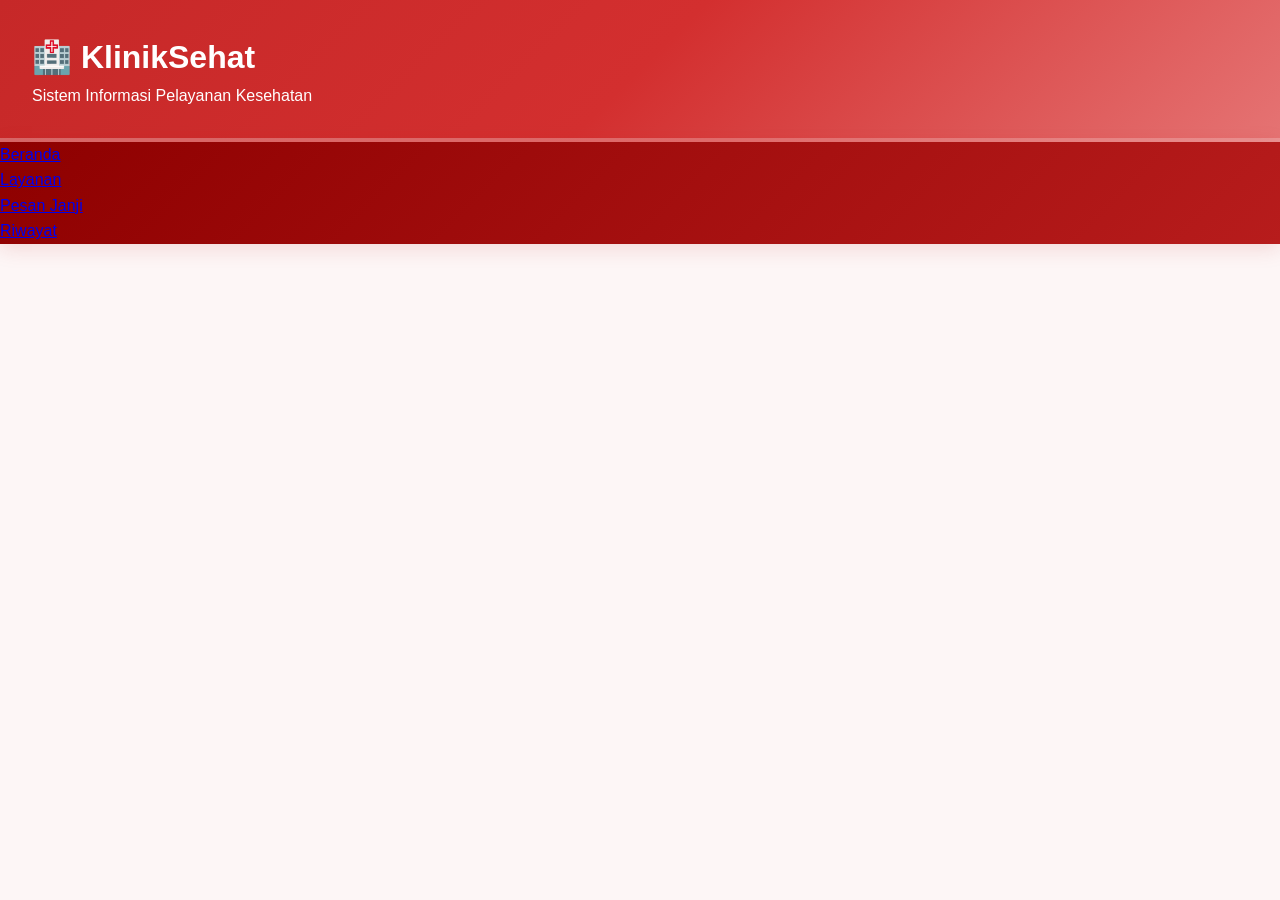
==== layanan.html @ b9c6c229 "first commit" ====
<!DOCTYPE html>
<html lang="id">
<head>
    <meta charset="UTF-8">
    <meta name="viewport" content="width=device-width, initial-scale=1.0">
    <title>KlinikSehat - Layanan</title>
    <link rel="stylesheet" href="css/style.css">
</head>
<body>

    <!-- ===================== HEADER ===================== -->
    <header>
        <h1>🏥 KlinikSehat</h1>
        <p>Sistem Informasi Pelayanan Kesehatan</p>
    </header>
    <!-- ===================== NAVIGASI ===================== -->
    <nav>
        <ul>
            <li><a href="index.html">Beranda</a></li>
            <li><a href="layanan.html" class="active">Layanan</a></li>
            <li><a href="pesanan.html">Pesan Janji</a></li>
            <li><a href="riwayat.html">Riwayat</a></li>
        </ul>
    </nav>
    <!-- ===================== KONTEN UTAMA ===================== -->
    <main>

</body>
</html>
---- css/style.css ----
/* ============================
   RESET & BASE STYLES
   ============================ */
* {
    margin: 0;
    padding: 0;
    box-sizing: border-box;
}

body {
    font-family: 'Segoe UI', Tahoma, Geneva, Verdana, sans-serif;
    background: #fdf6f6;
    color: #2d2d2d;
    line-height: 1.6;
    min-height: 100vh;
    position: relative;
}


/* ============================
   HEADER - SOFT RED
   ============================ */
header {
    background: linear-gradient(135deg, #c62828, #d32f2f, #e57373);
    color: white;
    padding: 2rem 2rem 1.8rem;
    text-align: left;
    position: relative;
    overflow: hidden;
    border-bottom: 4px solid rgba(255, 255, 255, 0.3);
}


/* ============================
   NAVIGASI - SOFT RED
   ============================ */
nav {
    background: linear-gradient(135deg, #8e0000, #b71c1c);
    padding: 0;
    position: sticky;
    top: 0;
    z-index: 100;
    box-shadow: 0 4px 20px rgba(183, 28, 28, 0.15);
}
/* ============================
   MAIN CONTENT
   ============================ */
main {
    max-width: 1200px;
    margin: 2rem auto;
    padding: 0 1.5rem;
}

/* ============================
   HERO SECTION - SOFT RED
   ============================ */
.hero {
    background: linear-gradient(135deg, #c62828, #d32f2f, #e57373);
    color: white;
    text-align: center;
    padding: 4rem 3rem;
    border-radius: 16px;
    border: none;
    position: relative;
    overflow: hidden;
}
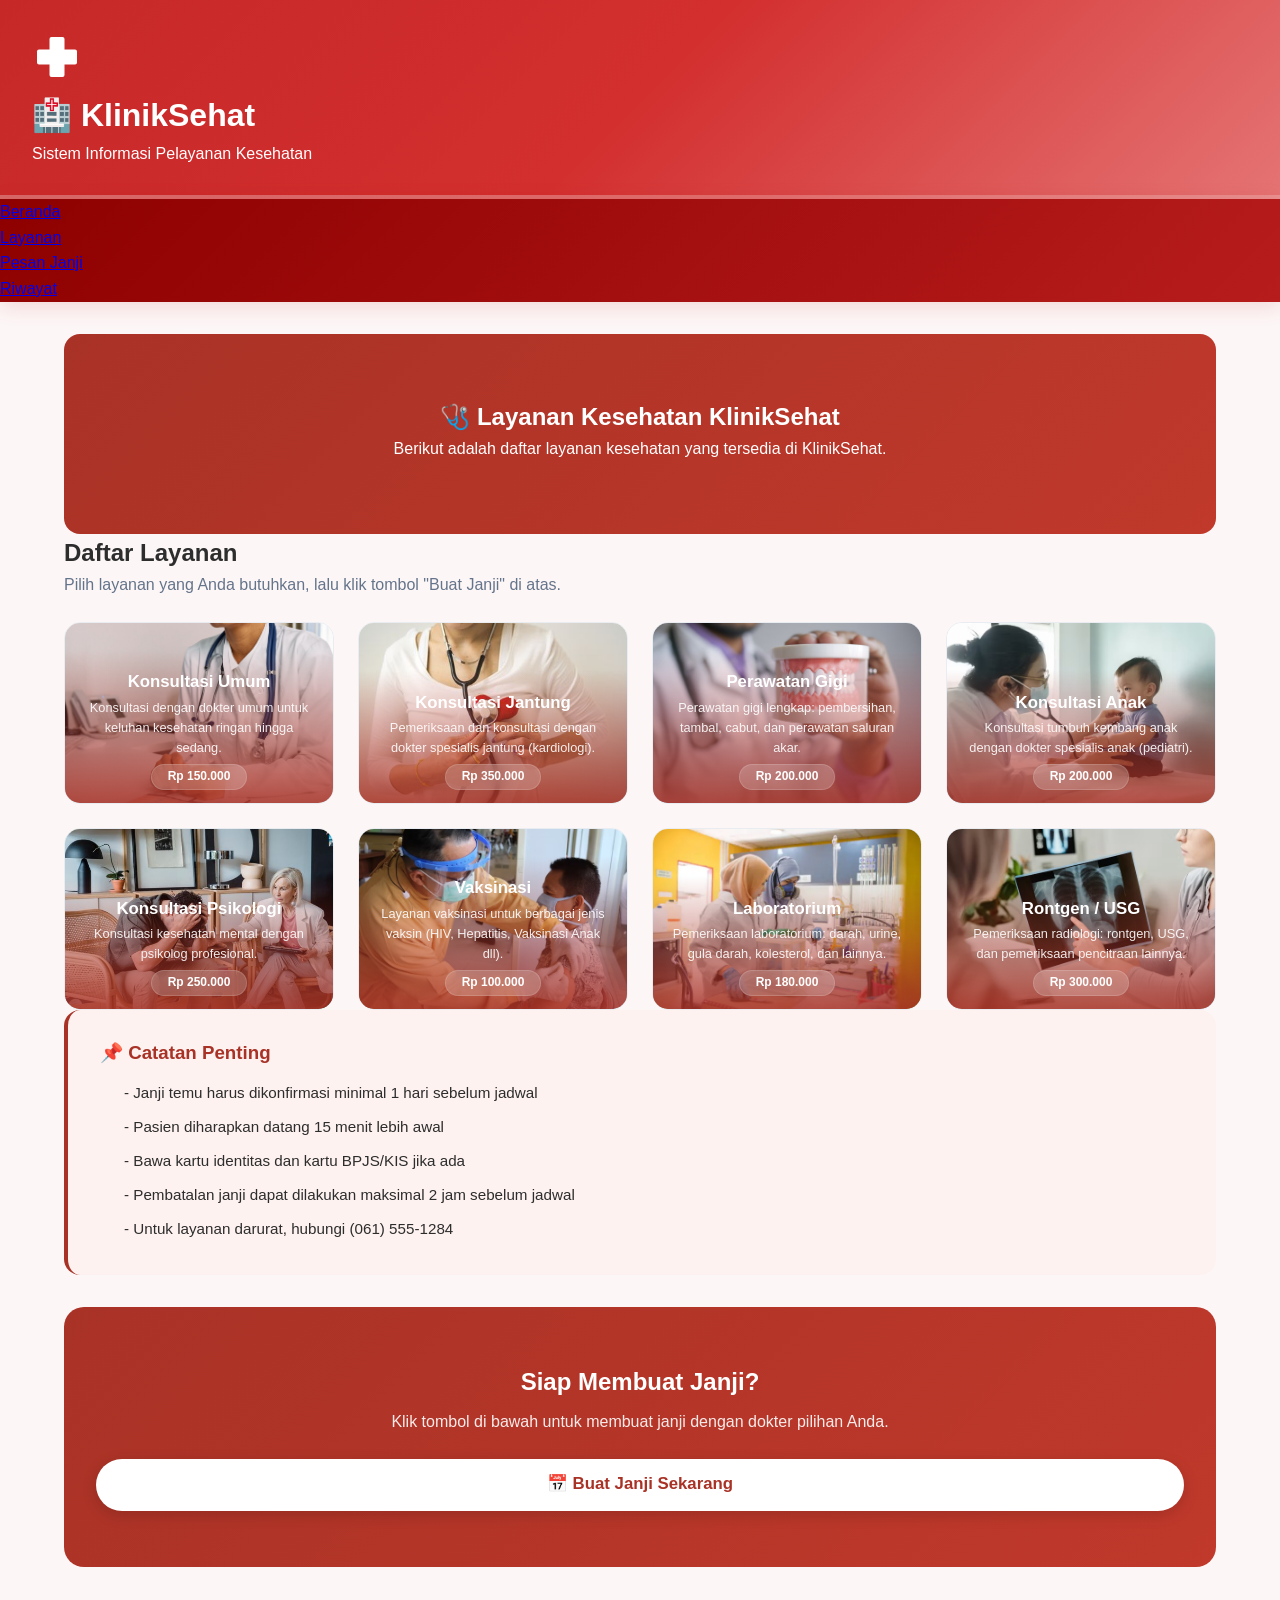
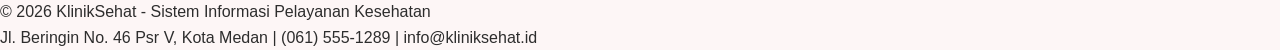
==== commit ca1fd96e: "commit bagian layanan.html - css.layanan - js.layanan dan + picture" ====
--- a/layanan.html
+++ b/layanan.html
@@ -1,6 +1,15 @@
+<!-- ============================================================
+    LAYANAN.HTML - Halaman Daftar Layanan KlinikSehat
+    Menampilkan 8 layanan kesehatan dalam bentuk card
+    Tujuan: Informasi layanan & arahkan ke pemesanan
+    Navigasi: Beranda | Layanan (aktif) | Pesan Janji | Riwayat
+     ============================================================ -->
 <!DOCTYPE html>
 <html lang="id">
 <head>
+    <!-- ============================================================
+    META & JUDUL HALAMAN
+    ============================================================ -->
     <meta charset="UTF-8">
     <meta name="viewport" content="width=device-width, initial-scale=1.0">
     <title>KlinikSehat - Layanan</title>
@@ -8,12 +17,33 @@
 </head>
 <body>
 
-    <!-- ===================== HEADER ===================== -->
+    <!-- ============================================================
+    HEADER - BAGIAN ATAS HALAMAN
+    Logo dan nama klinik dengan animasi.
+    ============================================================ -->
     <header>
-        <h1>🏥 KlinikSehat</h1>
-        <p>Sistem Informasi Pelayanan Kesehatan</p>
+        <div class="header-container">
+            <div class="header-left">
+                <!-- Icon SVG (Simbol Kesehatan) -->
+                <div class="header-icon">
+                    <svg viewBox="0 0 100 100" width="50" height="50">
+                        <rect x="35" y="10" width="30" height="80" rx="4" fill="white" />
+                        <rect x="10" y="35" width="80" height="30" rx="4" fill="white" />
+                    </svg>
+                </div>
+                <!-- Teks Header dengan Animasi Slide Down -->
+                <div class="header-text">
+                    <h1 class="animasi-tulisan">🏥 KlinikSehat</h1>
+                    <p class="animasi-tulisan-delay">Sistem Informasi Pelayanan Kesehatan</p>
+                </div>
+            </div>
+        </div>
     </header>
-    <!-- ===================== NAVIGASI ===================== -->
+
+    <!-- ============================================================
+    NAVIGASI - MENU UTAMA
+    Link antar halaman, class "active" menandakan halaman saat ini.
+    ============================================================ -->
     <nav>
         <ul>
             <li><a href="index.html">Beranda</a></li>
@@ -22,8 +52,201 @@
             <li><a href="riwayat.html">Riwayat</a></li>
         </ul>
     </nav>
-    <!-- ===================== KONTEN UTAMA ===================== -->
+
+    <!-- ============================================================
+    MAIN - KONTEN UTAMA HALAMAN
+    ============================================================ -->
     <main>
 
+        <!-- ============================================================
+        SECTION 1: HERO LAYANAN
+        Banner utama halaman layanan dengan tombol CTA.
+        ============================================================ -->
+        <section class="hero fade-in" style="background: linear-gradient(135deg, #A93226, #C0392B);">
+            <div class="hero-content" style="flex-direction: column; text-align: center;">
+                <div class="hero-text" style="min-width: unset;">
+                    <h2>🩺 Layanan Kesehatan KlinikSehat</h2>
+                    <p>Berikut adalah daftar layanan kesehatan yang tersedia di KlinikSehat.</p>
+                    <p style="margin-top: 0.5rem;">
+                        </a>
+                    </p>
+                </div>
+            </div>
+        </section>
+
+        <!-- ============================================================
+        SECTION 2: DAFTAR LAYANAN (GRID CARD)
+        Menampilkan 8 layanan dalam bentuk card dengan gambar full.
+        ============================================================ -->
+        <section class="fade-in" style="animation-delay: 0.1s;">
+            <h2>Daftar Layanan</h2>
+            <p style="color: #64748b; margin-bottom: 1.5rem;">Pilih layanan yang Anda butuhkan, lalu klik tombol "Buat Janji" di atas.</p>
+
+            <div class="layanan-grid">
+
+                <!-- ===== LAYANAN 1: Konsultasi Umum ===== -->
+                <div class="layanan-card">
+                    <!-- Gambar full dengan overlay teks -->
+                    <div class="layanan-gambar-full" style="background-image: url('picture/umum.png');">
+                        <div class="layanan-overlay">
+                            <h3>Konsultasi Umum</h3>
+                            <p>Konsultasi dengan dokter umum untuk keluhan kesehatan ringan hingga sedang.</p>
+                            <div class="layanan-footer">
+                                <span class="badge-harga">Rp 150.000</span>
+                            </div>
+                        </div>
+                    </div>
+                </div>
+
+                <!-- ===== LAYANAN 2: Konsultasi Jantung ===== -->
+                <div class="layanan-card">
+                    <div class="layanan-gambar-full" style="background-image: url('picture/jantung.png');">
+                        <div class="layanan-overlay">
+                            <h3>Konsultasi Jantung</h3>
+                            <p>Pemeriksaan dan konsultasi dengan dokter spesialis jantung (kardiologi).</p>
+                            <div class="layanan-footer">
+                                <span class="badge-harga">Rp 350.000</span>
+                            </div>
+                        </div>
+                    </div>
+                </div>
+
+                <!-- ===== LAYANAN 3: Perawatan Gigi ===== -->
+                <div class="layanan-card">
+                    <div class="layanan-gambar-full" style="background-image: url('picture/gigi.png');">
+                        <div class="layanan-overlay">
+                            <h3>Perawatan Gigi</h3>
+                            <p>Perawatan gigi lengkap: pembersihan, tambal, cabut, dan perawatan saluran akar.</p>
+                            <div class="layanan-footer">
+                                <span class="badge-harga">Rp 200.000</span>
+                            </div>
+                        </div>
+                    </div>
+                </div>
+
+                <!-- ===== LAYANAN 4: Konsultasi Anak ===== -->
+                <div class="layanan-card">
+                    <div class="layanan-gambar-full" style="background-image: url('picture/anak.png');">
+                        <div class="layanan-overlay">
+                            <h3>Konsultasi Anak</h3>
+                            <p>Konsultasi tumbuh kembang anak dengan dokter spesialis anak (pediatri).</p>
+                            <div class="layanan-footer">
+                                <span class="badge-harga">Rp 200.000</span>
+                            </div>
+                        </div>
+                    </div>
+                </div>
+
+                <!-- ===== LAYANAN 5: Konsultasi Psikologi ===== -->
+                <div class="layanan-card">
+                    <div class="layanan-gambar-full" style="background-image: url('picture/psikologi.png');">
+                        <div class="layanan-overlay">
+                            <h3>Konsultasi Psikologi</h3>
+                            <p>Konsultasi kesehatan mental dengan psikolog profesional.</p>
+                            <div class="layanan-footer">
+                                <span class="badge-harga">Rp 250.000</span>
+                            </div>
+                        </div>
+                    </div>
+                </div>
+
+                <!-- ===== LAYANAN 6: Vaksinasi ===== -->
+                <div class="layanan-card">
+                    <div class="layanan-gambar-full" style="background-image: url('picture/vaksinasi.png');">
+                        <div class="layanan-overlay">
+                            <h3>Vaksinasi</h3>
+                            <p>Layanan vaksinasi untuk berbagai jenis vaksin (HIV, Hepatitis, Vaksinasi Anak dll).</p>
+                            <div class="layanan-footer">
+                                <span class="badge-harga">Rp 100.000</span>
+                            </div>
+                        </div>
+                    </div>
+                </div>
+
+                <!-- ===== LAYANAN 7: Laboratorium ===== -->
+                <div class="layanan-card">
+                    <div class="layanan-gambar-full" style="background-image: url('picture/laboratorium.png');">
+                        <div class="layanan-overlay">
+                            <h3>Laboratorium</h3>
+                            <p>Pemeriksaan laboratorium: darah, urine, gula darah, kolesterol, dan lainnya.</p>
+                            <div class="layanan-footer">
+                                <span class="badge-harga">Rp 180.000</span>
+                            </div>
+                        </div>
+                    </div>
+                </div>
+
+                <!-- ===== LAYANAN 8: Rontgen / USG ===== -->
+                <div class="layanan-card">
+                    <div class="layanan-gambar-full" style="background-image: url('picture/rontgen.png');">
+                        <div class="layanan-overlay">
+                            <h3>Rontgen / USG</h3>
+                            <p>Pemeriksaan radiologi: rontgen, USG, dan pemeriksaan pencitraan lainnya.</p>
+                            <div class="layanan-footer">
+                                <span class="badge-harga">Rp 300.000</span>
+                            </div>
+                        </div>
+                    </div>
+                </div>
+
+            </div>
+        </section>
+
+        <!-- ============================================================
+        SECTION 3: INFORMASI TAMBAHAN
+        Menampilkan catatan penting untuk pasien.
+        ============================================================ -->
+        <section class="fade-in" style="animation-delay: 0.2s;">
+            <div style="background: #fdf2f0; border-radius: 16px; padding: 1.8rem 2rem; border-left: 4px solid #A93226;">
+                <h3 style="color: #A93226; margin-top: 0;">📌 Catatan Penting</h3>
+                <ul style="list-style: none; padding: 0; margin-top: 0.5rem;">
+                    <li style="padding: 0.3rem 0; padding-left: 1.5rem; position: relative; font-size: 0.95rem;">
+                        - Janji temu harus dikonfirmasi minimal 1 hari sebelum jadwal
+                    </li>
+                    <li style="padding: 0.3rem 0; padding-left: 1.5rem; position: relative; font-size: 0.95rem;">
+                        - Pasien diharapkan datang 15 menit lebih awal
+                    </li>
+                    <li style="padding: 0.3rem 0; padding-left: 1.5rem; position: relative; font-size: 0.95rem;">
+                        - Bawa kartu identitas dan kartu BPJS/KIS jika ada
+                    </li>
+                    <li style="padding: 0.3rem 0; padding-left: 1.5rem; position: relative; font-size: 0.95rem;">
+                        - Pembatalan janji dapat dilakukan maksimal 2 jam sebelum jadwal
+                    </li>
+                    <li style="padding: 0.3rem 0; padding-left: 1.5rem; position: relative; font-size: 0.95rem;">
+                        - Untuk layanan darurat, hubungi (061) 555-1284
+                    </li>
+                </ul>
+            </div>
+        </section>
+
+        <!-- ============================================================
+        SECTION 4: CTA SECTION
+        Call to Action untuk mendorong pengguna membuat janji.
+        ============================================================ -->
+        <section class="cta-section fade-in" style="animation-delay: 0.3s;">
+            <h2 style="color: white;">Siap Membuat Janji?</h2>
+            <p style="opacity: 0.9; margin-bottom: 1.5rem;">Klik tombol di bawah untuk membuat janji dengan dokter pilihan Anda.</p>
+            
+            <a href="pesanan.html" class="btn-janji-capsule">
+                📅 Buat Janji Sekarang
+            </a>
+        </section>
+
+    </main>
+
+    <!-- ============================================================
+    FOOTER - BAGIAN BAWAH HALAMAN
+    Informasi hak cipta dan kontak klinik.
+    ============================================================ -->
+    <footer>
+        <p>&copy; 2026 <span>KlinikSehat</span> - Sistem Informasi Pelayanan Kesehatan</p>
+        <p>Jl. Beringin No. 46 Psr V, Kota Medan | (061) 555-1289 | info@kliniksehat.id</p>
+    </footer>
+
+    <!-- ============================================================
+    JAVASCRIPT EKSTERNAL
+    Menghubungkan ke file script.js untuk fungsi interaktif.
+    ============================================================ -->
+    <script src="js/script.js"></script>
 </body>
 </html>
--- a/css/style.css
+++ b/css/style.css
@@ -63,4 +63,140 @@
     border: none;
     position: relative;
     overflow: hidden;
+}
+
+
+
+/* ============================================================
+   LAYANAN.CSS - Halaman Layanan
+   ============================================================ */
+
+/* ============================
+   LAYANAN GRID (dengan gambar)
+   ============================ */
+.layanan-grid {
+    display: grid;
+    grid-template-columns: repeat(auto-fit, minmax(260px, 1fr));
+    gap: 1.5rem;
+    margin-top: 1.5rem;
+}
+
+.layanan-card {
+    border-radius: 16px;
+    overflow: hidden;
+    border: 1px solid #e9edf2;
+    transition: all 0.3s ease;
+    background: white;
+}
+
+.layanan-card:hover {
+    transform: translateY(-6px);
+    box-shadow: 0 12px 36px rgba(0,0,0,0.06);
+}
+
+.layanan-gambar-full {
+    width: 100%;
+    height: 180px;
+    background-size: cover;
+    background-position: center;
+    position: relative;
+}
+
+.layanan-overlay {
+    position: absolute;
+    bottom: 0;
+    left: 0;
+    right: 0;
+    padding: 1.2rem 1rem 0.8rem;
+    background: linear-gradient(transparent, rgba(169, 50, 38, 0.85));
+    color: white;
+    text-align: center;
+}
+
+.layanan-overlay h3 {
+    color: white;
+    font-size: 1.05rem;
+    font-weight: 700;
+    margin: 0 0 0.1rem;
+}
+
+.layanan-overlay p {
+    font-size: 0.8rem;
+    opacity: 0.9;
+    margin: 0 0 0.2rem;
+}
+
+.layanan-overlay .badge-harga {
+    display: inline-block;
+    background: rgba(255,255,255,0.2);
+    backdrop-filter: blur(8px);
+    padding: 0.15rem 1rem;
+    border-radius: 20px;
+    font-weight: 700;
+    font-size: 0.75rem;
+    border: 1px solid rgba(255,255,255,0.15);
+}
+
+/* ============================
+   CTA SECTION LAYANAN
+   ============================ */
+/* Menjaga background tetap merah gradasi khas KlinikSehat */
+.cta-section {
+    background: linear-gradient(135deg, #A93226, #C0392B);
+    color: white;
+    text-align: center;
+    padding: 3.5rem 2rem;
+    border-radius: 20px;
+    border: none;
+    margin-top: 2rem;
+    display: flex;
+    flex-direction: column;
+    align-items: left; /* Membuat tombol capsule otomatis berada di tengah */
+    justify-content: center;
+}
+
+.cta-section h2 {
+    color: white;
+    margin-bottom: 0.5rem;
+}
+
+/* Desain tombol capsule putih tulisan merah kecokelatan */
+.btn-janji-capsule {
+    display: inline-flex;
+    align-items: center;
+    justify-content: center;
+    gap: 10px; /* Jarak antara emoji kalender dan teks */
+    
+    background-color: #ffffff; /* Latar belakang tombol tetap putih bersih */
+    color: #A93226; /* Warna teks merah kecokelatan */
+    
+    padding: 0.8rem 2.5rem; /* Mengatur ukuran tombol agar lonjong pas */
+    font-size: 1.05rem;
+    font-weight: 600;
+    text-decoration: none; /* Menghilangkan garis bawah tautan */
+    
+    border-radius: 50px; /* Membuat bentuk kapsul melengkung sempurna */
+    transition: all 0.3s ease;
+    box-shadow: 0 4px 15px rgba(0, 0, 0, 0.15); /* Efek bayangan di atas background merah */
+}
+
+/* Efek interaktif hover ketika kursor menyentuh tombol capsule */
+.btn-janji-capsule:hover {
+    transform: translateY(-3px); /* Tombol sedikit mengangkat naik */
+    box-shadow: 0 8px 20px rgba(0, 0, 0, 0.25); /* Bayangan menjadi lebih tegas */
+    background-color: #f8fafc; /* Warna putih tombol sedikit redup halus */
+}
+/* ============================
+   RESPONSIVE LAYANAN
+   ============================ */
+@media (max-width: 768px) {
+    .layanan-grid {
+        grid-template-columns: 1fr;
+    }
+}
+
+@media (max-width: 480px) {
+    .layanan-grid {
+        grid-template-columns: 1fr;
+    }
 }
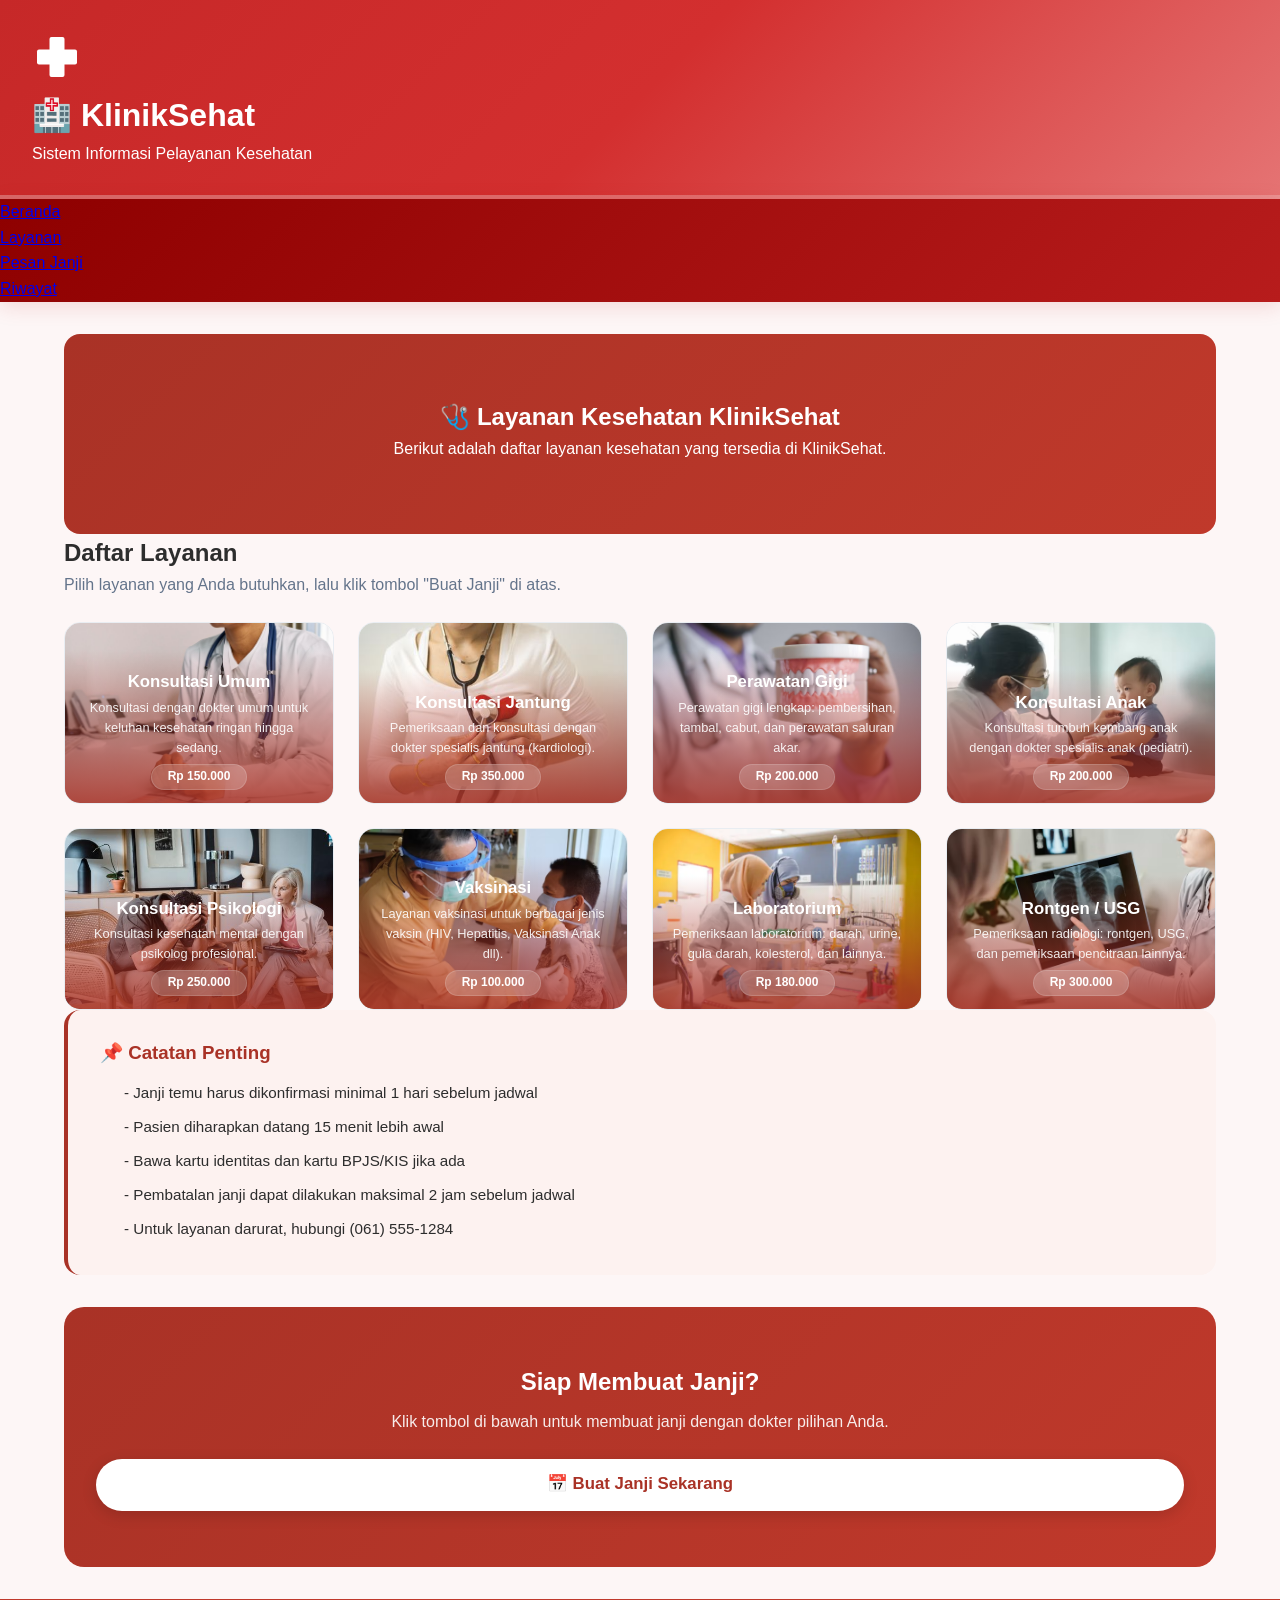
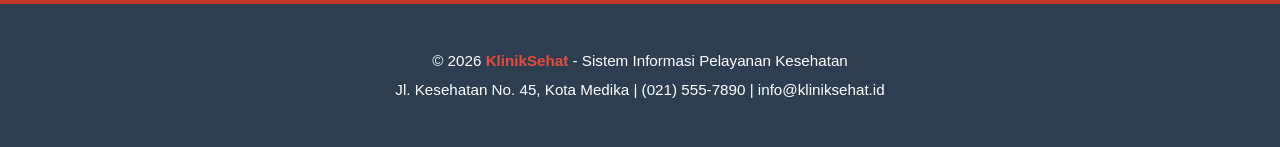
==== commit 9716ecb4: "commit bagian footer layanan.html - css footer layanan - js.riwayat" ====
--- a/layanan.html
+++ b/layanan.html
@@ -234,19 +234,8 @@
 
     </main>
 
-    <!-- ============================================================
-    FOOTER - BAGIAN BAWAH HALAMAN
-    Informasi hak cipta dan kontak klinik.
-    ============================================================ -->
-    <footer>
-        <p>&copy; 2026 <span>KlinikSehat</span> - Sistem Informasi Pelayanan Kesehatan</p>
-        <p>Jl. Beringin No. 46 Psr V, Kota Medan | (061) 555-1289 | info@kliniksehat.id</p>
-    </footer>
-
-    <!-- ============================================================
-    JAVASCRIPT EKSTERNAL
-    Menghubungkan ke file script.js untuk fungsi interaktif.
-    ============================================================ -->
-    <script src="js/script.js"></script>
-</body>
-</html>+    <!-- ===================== FOOTER ===================== -->
+<footer>
+    <p>&copy; 2026 <span class="brand-highlight">KlinikSehat</span> - Sistem Informasi Pelayanan Kesehatan</p>
+    <p>Jl. Kesehatan No. 45, Kota Medika | (021) 555-7890 | info@kliniksehat.id</p>
+</footer>
--- a/css/style.css
+++ b/css/style.css
@@ -199,4 +199,27 @@
     .layanan-grid {
         grid-template-columns: 1fr;
     }
+}
+
+footer {
+    /* Warna latar biru gelap sesuai gambar */
+    background-color: #2c3e50; 
+    color: #ffffff;
+    text-align: center;
+    padding: 2.5rem 2rem;
+    margin-top: 0;
+    
+    /* Garis merah di bagian atas footer */
+    border-top: 5px solid #c0392b; 
+}
+
+footer p {
+    margin: 0.3rem 0;
+    font-size: 0.95rem;
+}
+
+/* Agar tulisan "KlinikSehat" berwarna merah sesuai contoh */
+footer .brand-highlight {
+    color: #e74c3c;
+    font-weight: bold;
 }
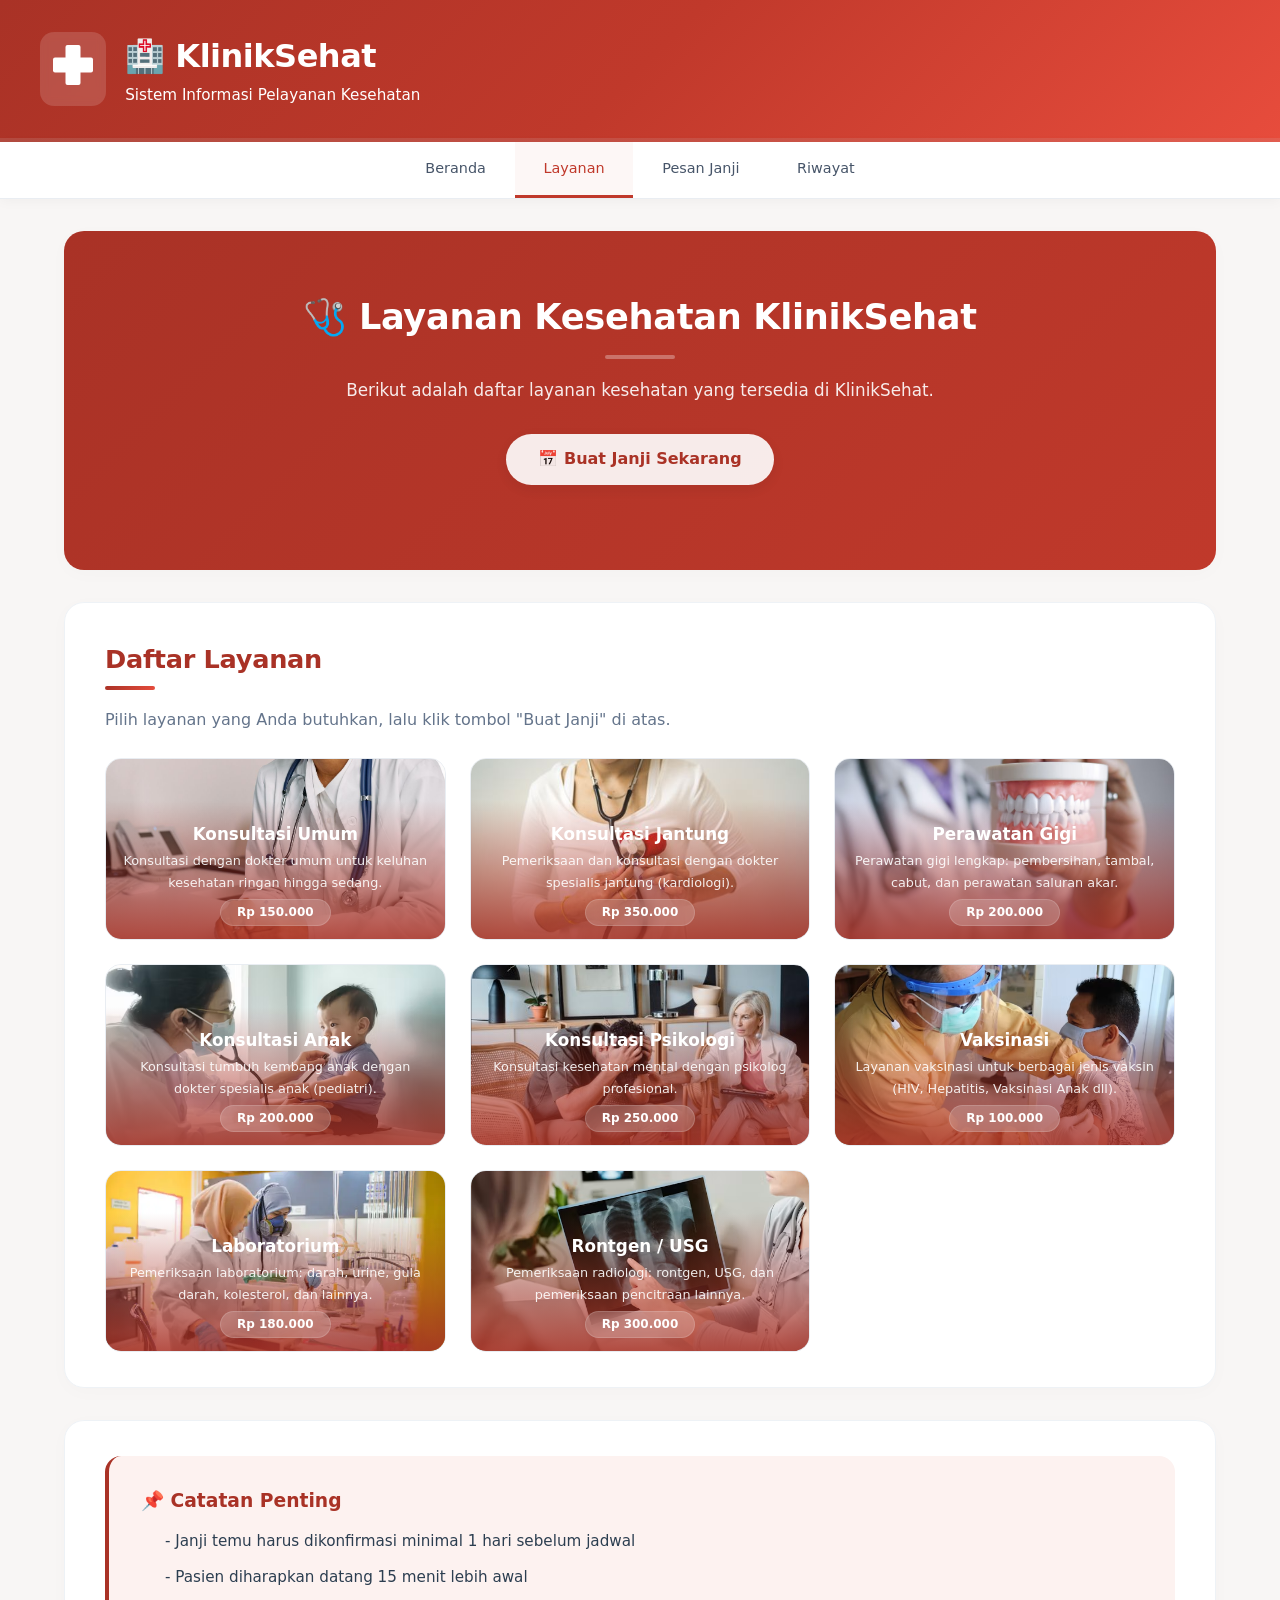
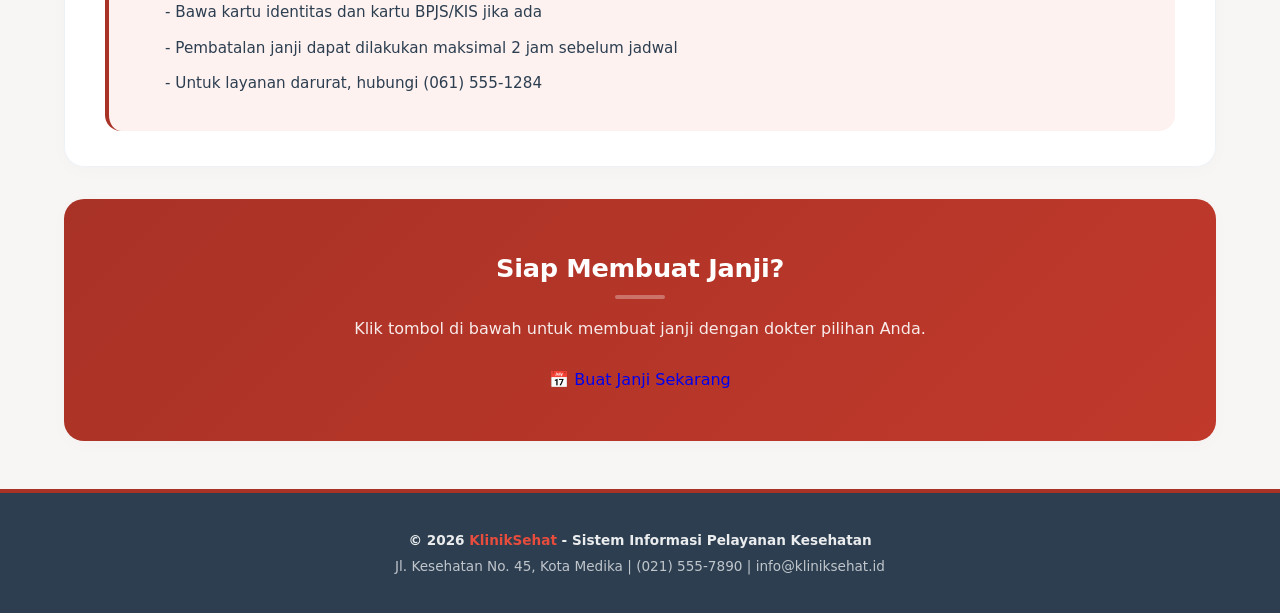
==== commit 51118352: "memperbaiki fungsi edit yang belum berjalan" ====
--- a/layanan.html
+++ b/layanan.html
@@ -68,8 +68,10 @@
                     <h2>🩺 Layanan Kesehatan KlinikSehat</h2>
                     <p>Berikut adalah daftar layanan kesehatan yang tersedia di KlinikSehat.</p>
                     <p style="margin-top: 0.5rem;">
+                        <a href="pesanan.html" class="btn-primary" style="display:inline-block;padding:0.7rem 2rem;background:white;color:#A93226;text-decoration:none;border-radius:50px;font-weight:600;">
+                            📅 Buat Janji Sekarang
                         </a>
-                    </p>
+                    </p> 
                 </div>
             </div>
         </section>
--- a/css/style.css
+++ b/css/style.css
@@ -8,40 +8,111 @@
 }
 
 body {
-    font-family: 'Segoe UI', Tahoma, Geneva, Verdana, sans-serif;
-    background: #fdf6f6;
-    color: #2d2d2d;
-    line-height: 1.6;
+    font-family: 'Inter', 'Segoe UI', system-ui, sans-serif;
+    background: #F8F6F5;
+    color: #2C3E50;
+    line-height: 1.7;
     min-height: 100vh;
-    position: relative;
-}
-
-
-/* ============================
-   HEADER - SOFT RED
+}
+
+a {
+    text-decoration: none;
+}
+
+/* ============================
+   HEADER - MERAH ELEGAN
    ============================ */
 header {
-    background: linear-gradient(135deg, #c62828, #d32f2f, #e57373);
-    color: white;
-    padding: 2rem 2rem 1.8rem;
-    text-align: left;
-    position: relative;
-    overflow: hidden;
-    border-bottom: 4px solid rgba(255, 255, 255, 0.3);
-}
-
-
-/* ============================
-   NAVIGASI - SOFT RED
+    background: linear-gradient(135deg, #A93226, #C0392B, #E74C3C);
+    color: white;
+    padding: 1.8rem 2rem;
+    border-bottom: 4px solid rgba(255,255,255,0.12);
+}
+
+.header-container {
+    max-width: 1200px;
+    margin: 0 auto;
+}
+
+.header-left {
+    display: flex;
+    align-items: center;
+    gap: 1.2rem;
+}
+
+.header-icon {
+    background: rgba(255,255,255,0.15);
+    padding: 0.5rem;
+    border-radius: 14px;
+    backdrop-filter: blur(4px);
+}
+
+.header-text h1 {
+    font-size: 2rem;
+    font-weight: 700;
+    letter-spacing: -0.5px;
+}
+
+.header-text p {
+    font-weight: 300;
+    opacity: 0.85;
+    font-size: 0.95rem;
+}
+
+/* Animasi Header */
+.animasi-tulisan {
+    animation: slideDown 0.6s ease forwards;
+    opacity: 0;
+}
+.animasi-tulisan-delay {
+    animation: slideDown 0.6s ease forwards;
+    animation-delay: 0.2s;
+    opacity: 0;
+}
+@keyframes slideDown {
+    from { opacity: 0; transform: translateY(-16px); }
+    to { opacity: 1; transform: translateY(0); }
+}
+
+/* ============================
+   NAVIGASI - CLEAN
    ============================ */
 nav {
-    background: linear-gradient(135deg, #8e0000, #b71c1c);
-    padding: 0;
+    background: white;
+    box-shadow: 0 2px 12px rgba(0,0,0,0.04);
+    border-bottom: 1px solid #e9edf2;
     position: sticky;
     top: 0;
     z-index: 100;
-    box-shadow: 0 4px 20px rgba(183, 28, 28, 0.15);
-}
+}
+
+nav ul {
+    list-style: none;
+    display: flex;
+    justify-content: center;
+    flex-wrap: wrap;
+    max-width: 1200px;
+    margin: 0 auto;
+    padding: 0 1rem;
+}
+
+nav ul li a {
+    display: block;
+    padding: 0.9rem 1.8rem;
+    color: #475569;
+    font-weight: 500;
+    font-size: 0.9rem;
+    transition: all 0.3s ease;
+    border-bottom: 3px solid transparent;
+}
+
+nav ul li a:hover,
+nav ul li a.active {
+    color: #C0392B;
+    border-bottom-color: #C0392B;
+    background: rgba(192, 57, 43, 0.04);
+}
+
 /* ============================
    MAIN CONTENT
    ============================ */
@@ -51,25 +122,232 @@
     padding: 0 1.5rem;
 }
 
-/* ============================
-   HERO SECTION - SOFT RED
+section {
+    background: white;
+    padding: 2.2rem 2.5rem;
+    border-radius: 20px;
+    box-shadow: 0 4px 20px rgba(0,0,0,0.02);
+    margin-bottom: 2rem;
+    border: 1px solid #eef2f6;
+    transition: box-shadow 0.3s ease;
+}
+
+section:hover {
+    box-shadow: 0 8px 32px rgba(0,0,0,0.05);
+}
+
+section h2 {
+    color: #A93226;
+    margin-bottom: 1rem;
+    font-size: 1.6rem;
+    font-weight: 700;
+    letter-spacing: -0.3px;
+}
+
+section h2::after {
+    content: '';
+    display: block;
+    width: 50px;
+    height: 4px;
+    background: linear-gradient(135deg, #A93226, #E74C3C);
+    border-radius: 4px;
+    margin-top: 0.3rem;
+}
+
+/* ============================
+   FADE IN ANIMATION
+   ============================ */
+.fade-in {
+    opacity: 0;
+    animation: fadeInUp 0.7s ease forwards;
+}
+@keyframes fadeInUp {
+    from { opacity: 0; transform: translateY(24px); }
+    to { opacity: 1; transform: translateY(0); }
+}
+
+/* ============================
+   HERO - MERAH ELEGAN
    ============================ */
 .hero {
-    background: linear-gradient(135deg, #c62828, #d32f2f, #e57373);
+    background: linear-gradient(135deg, #A93226, #C0392B, #E74C3C);
     color: white;
     text-align: center;
-    padding: 4rem 3rem;
+    padding: 3.5rem 3rem;
+    border-radius: 20px;
+    border: none;
+}
+
+.hero-content {
+    display: flex;
+    align-items: center;
+    gap: 2.5rem;
+    justify-content: center;
+    flex-wrap: wrap;
+}
+
+.hero-illustration {
+    flex-shrink: 0;
+    animation: float 3s ease-in-out infinite;
+}
+@keyframes float {
+    0%, 100% { transform: translateY(0); }
+    50% { transform: translateY(-12px); }
+}
+
+.hero-text {
+    flex: 1;
+    min-width: 260px;
+}
+
+.hero h2 {
+    color: white;
+    font-size: 2.2rem;
+    font-weight: 700;
+}
+.hero h2::after {
+    background: rgba(255,255,255,0.3);
+    margin: 0.5rem auto 0;
+    width: 70px;
+}
+
+.hero p {
+    font-size: 1.05rem;
+    max-width: 600px;
+    margin: 1rem auto 1.8rem;
+    opacity: 0.9;
+    line-height: 1.8;
+}
+
+.btn-primary {
+    display: inline-block;
+    background: white;
+    color: #A93226;
+    padding: 0.8rem 2.5rem;
+    border-radius: 50px;
+    font-weight: 700;
+    font-size: 1rem;
+    transition: all 0.3s ease;
+    box-shadow: 0 4px 16px rgba(0,0,0,0.08);
+}
+.btn-primary:hover {
+    transform: translateY(-3px);
+    box-shadow: 0 8px 28px rgba(0,0,0,0.15);
+}
+
+/* ============================
+   STATS / INFO GRID
+   ============================ */
+.info-grid {
+    display: grid;
+    grid-template-columns: repeat(auto-fit, minmax(180px, 1fr));
+    gap: 1.2rem;
+    margin-top: 1.2rem;
+}
+
+.info-item {
+    background: #F8F6F5;
+    padding: 1.5rem 1rem;
     border-radius: 16px;
-    border: none;
-    position: relative;
-    overflow: hidden;
-}
-
-
-
-/* ============================================================
-   LAYANAN.CSS - Halaman Layanan
-   ============================================================ */
+    text-align: center;
+    border: 1px solid #e9edf2;
+    transition: all 0.3s ease;
+}
+.info-item:hover {
+    transform: translateY(-4px);
+    border-color: #C0392B;
+    box-shadow: 0 8px 24px rgba(192, 57, 43, 0.06);
+}
+
+.info-icon {
+    font-size: 2rem;
+    display: block;
+    margin-bottom: 0.3rem;
+}
+.info-item span {
+    font-weight: 600;
+    color: #A93226;
+}
+
+/* ============================
+   LAYANAN UNGGULAN - 2x2
+   ============================ */
+.layanan-unggulan-grid {
+    display: grid;
+    grid-template-columns: repeat(2, 1fr);
+    gap: 1.2rem;
+    margin-top: 1.2rem;
+}
+
+.layanan-unggulan-grid .layanan-card {
+    background: #F8F6F5;
+    border-radius: 16px;
+    padding: 1.8rem 1.5rem;
+    text-align: center;
+    border: 1px solid #e9edf2;
+    transition: all 0.3s ease;
+}
+.layanan-unggulan-grid .layanan-card:hover {
+    transform: translateY(-6px);
+    border-color: #C0392B;
+    box-shadow: 0 8px 28px rgba(192, 57, 43, 0.06);
+}
+
+.layanan-unggulan-grid .layanan-icon {
+    font-size: 2.6rem;
+    display: block;
+    margin-bottom: 0.5rem;
+}
+.layanan-unggulan-grid .layanan-card h3 {
+    color: #A93226;
+    font-size: 1.1rem;
+    margin: 0.3rem 0;
+}
+.layanan-unggulan-grid .layanan-card p {
+    color: #64748b;
+    font-size: 0.9rem;
+}
+
+/* ============================
+   KONTAK
+   ============================ */
+.kontak-grid {
+    display: grid;
+    grid-template-columns: repeat(2, 1fr);
+    gap: 1rem;
+    margin-top: 1rem;
+}
+
+.kontak-item {
+    background: #F8F6F5;
+    padding: 1rem 1.5rem;
+    border-radius: 14px;
+    border: 1px solid #e9edf2;
+    display: flex;
+    align-items: center;
+    gap: 1rem;
+    transition: all 0.3s ease;
+}
+.kontak-item:hover {
+    border-color: #C0392B;
+}
+.kontak-icon {
+    font-size: 1.6rem;
+    min-width: 40px;
+}
+.kontak-label {
+    font-weight: 600;
+    color: #A93226;
+    font-size: 0.75rem;
+    display: block;
+    text-transform: uppercase;
+    letter-spacing: 0.5px;
+}
+.kontak-value {
+    color: #2C3E50;
+    font-weight: 500;
+    display: block;
+}
 
 /* ============================
    LAYANAN GRID (dengan gambar)
@@ -88,7 +366,6 @@
     transition: all 0.3s ease;
     background: white;
 }
-
 .layanan-card:hover {
     transform: translateY(-6px);
     box-shadow: 0 12px 36px rgba(0,0,0,0.06);
@@ -112,20 +389,17 @@
     color: white;
     text-align: center;
 }
-
 .layanan-overlay h3 {
     color: white;
     font-size: 1.05rem;
     font-weight: 700;
     margin: 0 0 0.1rem;
 }
-
 .layanan-overlay p {
     font-size: 0.8rem;
     opacity: 0.9;
     margin: 0 0 0.2rem;
 }
-
 .layanan-overlay .badge-harga {
     display: inline-block;
     background: rgba(255,255,255,0.2);
@@ -138,88 +412,604 @@
 }
 
 /* ============================
-   CTA SECTION LAYANAN
-   ============================ */
-/* Menjaga background tetap merah gradasi khas KlinikSehat */
-.cta-section {
+   FORM
+   ============================ */
+#formPesanan {
+    max-width: 660px;
+    margin: 0 auto;
+}
+
+#formPesanan div {
+    margin-bottom: 1.2rem;
+}
+
+#formPesanan label {
+    display: block;
+    font-weight: 600;
+    color: #A93226;
+    margin-bottom: 0.3rem;
+    font-size: 0.9rem;
+}
+
+#formPesanan input,
+#formPesanan select,
+#formPesanan textarea {
+    width: 100%;
+    padding: 0.8rem 1rem;
+    border: 2px solid #e9edf2;
+    border-radius: 14px;
+    font-size: 1rem;
+    font-family: inherit;
+    transition: all 0.3s ease;
+    background: #fafcfd;
+}
+#formPesanan input:focus,
+#formPesanan select:focus,
+#formPesanan textarea:focus {
+    outline: none;
+    border-color: #C0392B;
+    box-shadow: 0 0 0 4px rgba(192, 57, 43, 0.08);
+}
+
+#btnSubmit {
     background: linear-gradient(135deg, #A93226, #C0392B);
     color: white;
+    border: none;
+    padding: 1rem 2.5rem;
+    border-radius: 50px;
+    font-weight: 700;
+    font-size: 1.1rem;
+    cursor: pointer;
+    transition: all 0.3s ease;
+    width: 100%;
+    box-shadow: 0 4px 20px rgba(192, 57, 43, 0.25);
+}
+#btnSubmit:hover {
+    transform: translateY(-3px);
+    box-shadow: 0 8px 32px rgba(192, 57, 43, 0.35);
+}
+
+/* ============================
+   PESAN SUKSES
+   ============================ */
+#pesanSukses {
+    background: #fdf2f0;
+    border: 2px solid #C0392B;
+    border-radius: 16px;
+    padding: 2.5rem;
     text-align: center;
-    padding: 3.5rem 2rem;
-    border-radius: 20px;
+}
+#pesanSukses h3 {
+    color: #A93226;
+}
+#pesanSukses a {
+    color: #A93226;
+    font-weight: 600;
+}
+#pesanSukses button {
+    background: #A93226;
+    color: white;
     border: none;
-    margin-top: 2rem;
+    padding: 0.7rem 2rem;
+    border-radius: 50px;
+    font-weight: 600;
+    cursor: pointer;
+    transition: all 0.3s ease;
+}
+#pesanSukses button:hover {
+    transform: scale(1.03);
+}
+
+/* ============================
+   RIWAYAT
+   ============================ */
+.riwayat-header {
     display: flex;
-    flex-direction: column;
-    align-items: left; /* Membuat tombol capsule otomatis berada di tengah */
-    justify-content: center;
-}
-
-.cta-section h2 {
-    color: white;
-    margin-bottom: 0.5rem;
-}
-
-/* Desain tombol capsule putih tulisan merah kecokelatan */
-.btn-janji-capsule {
+    justify-content: space-between;
+    align-items: center;
+    flex-wrap: wrap;
+    gap: 1rem;
+}
+
+#btnHapusSemua {
+    background: #A93226;
+    color: white;
+    border: none;
+    padding: 0.6rem 1.8rem;
+    border-radius: 50px;
+    font-weight: 600;
+    font-size: 0.9rem;
+    cursor: pointer;
+    transition: all 0.3s ease;
+}
+#btnHapusSemua:hover {
+    background: #8B231B;
+    transform: scale(1.02);
+}
+
+/* Tabel */
+.tabel-wrapper {
+    overflow-x: auto;
+    margin-top: 1rem;
+    border-radius: 16px;
+    border: 1px solid #e9edf2;
+}
+.tabel-riwayat {
+    width: 100%;
+    border-collapse: collapse;
+    font-size: 0.9rem;
+    min-width: 700px;
+}
+.tabel-riwayat thead {
+    background: #A93226;
+    color: white;
+}
+.tabel-riwayat thead th {
+    padding: 0.8rem 1rem;
+    text-align: left;
+    font-weight: 600;
+}
+.tabel-riwayat tbody tr {
+    border-bottom: 1px solid #e9edf2;
+}
+.tabel-riwayat tbody tr:hover {
+    background: #F8F6F5;
+}
+.tabel-riwayat tbody td {
+    padding: 0.7rem 1rem;
+}
+.tabel-riwayat .no-urut {
     display: inline-flex;
     align-items: center;
     justify-content: center;
-    gap: 10px; /* Jarak antara emoji kalender dan teks */
-    
-    background-color: #ffffff; /* Latar belakang tombol tetap putih bersih */
-    color: #A93226; /* Warna teks merah kecokelatan */
-    
-    padding: 0.8rem 2.5rem; /* Mengatur ukuran tombol agar lonjong pas */
+    background: #A93226;
+    color: white;
+    width: 26px;
+    height: 26px;
+    border-radius: 50%;
+    font-size: 0.7rem;
+    font-weight: 700;
+}
+.tabel-riwayat .nama-pasien {
+    font-weight: 600;
+    color: #A93226;
+}
+.tabel-riwayat .badge-status {
+    background: #fdf2f0;
+    color: #A93226;
+    padding: 0.2rem 1rem;
+    border-radius: 50px;
+    font-size: 0.7rem;
+    font-weight: 700;
+}
+.tabel-riwayat .harga-text {
+    font-weight: 700;
+    color: #A93226;
+}
+.aksi-button {
+    display: flex;
+    gap: 0.4rem;
+    flex-wrap: wrap;
+}
+.aksi-button .btn-edit,
+.aksi-button .btn-hapus {
+    padding: 0.2rem 0.9rem;
+    border: none;
+    border-radius: 6px;
+    cursor: pointer;
+    font-size: 0.7rem;
+    font-weight: 600;
+    transition: all 0.3s ease;
+}
+.aksi-button .btn-edit {
+    background: #f59e0b;
+    color: white;
+}
+.aksi-button .btn-edit:hover {
+    background: #d97706;
+}
+.aksi-button .btn-hapus {
+    background: #A93226;
+    color: white;
+}
+.aksi-button .btn-hapus:hover {
+    background: #8B231B;
+}
+
+/* ============================
+   RIWAYAT KOSONG
+   ============================ */
+.riwayat-kosong {
+    text-align: center;
+    padding: 3rem 2rem;
+    background: #F8F6F5;
+    border-radius: 16px;
+}
+.riwayat-kosong .icon-kosong {
+    font-size: 4rem;
+    margin-bottom: 0.8rem;
+}
+.riwayat-kosong p {
     font-size: 1.05rem;
-    font-weight: 600;
-    text-decoration: none; /* Menghilangkan garis bawah tautan */
-    
-    border-radius: 50px; /* Membuat bentuk kapsul melengkung sempurna */
-    transition: all 0.3s ease;
-    box-shadow: 0 4px 15px rgba(0, 0, 0, 0.15); /* Efek bayangan di atas background merah */
-}
-
-/* Efek interaktif hover ketika kursor menyentuh tombol capsule */
-.btn-janji-capsule:hover {
-    transform: translateY(-3px); /* Tombol sedikit mengangkat naik */
-    box-shadow: 0 8px 20px rgba(0, 0, 0, 0.25); /* Bayangan menjadi lebih tegas */
-    background-color: #f8fafc; /* Warna putih tombol sedikit redup halus */
-}
-/* ============================
-   RESPONSIVE LAYANAN
-   ============================ */
+    color: #64748b;
+    margin-bottom: 1.2rem;
+}
+.btn-ke-layanan {
+    display: inline-block;
+    background: #A93226;
+    color: white;
+    padding: 0.6rem 2rem;
+    border-radius: 50px;
+    text-decoration: none;
+    font-weight: 600;
+    transition: all 0.3s ease;
+    box-shadow: 0 4px 15px rgba(169, 50, 38, 0.2);
+}
+.btn-ke-layanan:hover {
+    transform: scale(1.05);
+    box-shadow: 0 6px 25px rgba(169, 50, 38, 0.3);
+}
+
+/* ============================
+   CTA SECTION - MERAH ELEGAN
+   ============================ */
+.cta-section {
+    background: linear-gradient(135deg, #A93226, #C0392B);
+    color: white;
+    text-align: center;
+    padding: 3rem 2rem;
+    border-radius: 20px;
+    border: none;
+}
+.cta-section h2 {
+    color: white;
+}
+.cta-section h2::after {
+    background: rgba(255,255,255,0.3);
+    margin: 0.3rem auto 0;
+}
+.cta-section p {
+    opacity: 0.9;
+    margin-bottom: 1.2rem;
+}
+.cta-section .btn-primary {
+    background: white;
+    color: #A93226;
+}
+
+/* ============================
+   FOOTER
+   ============================ */
+footer {
+    background: #2C3E50;
+    color: rgba(255,255,255,0.7);
+    text-align: center;
+    padding: 2rem;
+    margin-top: 3rem;
+    border-top: 4px solid #A93226;
+}
+footer p {
+    margin: 0.2rem 0;
+    font-size: 0.85rem;
+}
+footer p:first-child {
+    font-weight: 600;
+    color: rgba(255,255,255,0.9);
+}
+footer p:first-child span {
+    color: #E74C3C;
+}
+
+/* ================================================================
+   ================ TAMBAHAN KONTEN (INDEX.HTML) ==================
+   ================================================================ */
+
+/* ============================
+   SLIDER / CAROUSEL
+   ============================ */
+.hero-slider {
+    background: linear-gradient(135deg, #A93226, #C0392B);
+    border-radius: 20px;
+    padding: 0;
+    overflow: hidden;
+    border: none;
+    position: relative;
+}
+
+.slider-container {
+    position: relative;
+    width: 100%;
+    min-height: 380px;
+    overflow: hidden;
+}
+
+.slide {
+    display: none;
+    padding: 3rem 3rem;
+    animation: fadeSlide 0.8s ease forwards;
+}
+
+.slide.active {
+    display: block;
+}
+
+@keyframes fadeSlide {
+    from { opacity: 0; transform: scale(0.95); }
+    to { opacity: 1; transform: scale(1); }
+}
+
+.slide-content {
+    display: flex;
+    align-items: center;
+    gap: 2.5rem;
+    justify-content: center;
+    flex-wrap: wrap;
+}
+
+.slide-text {
+    flex: 1;
+    min-width: 250px;
+    color: white;
+}
+
+.slide-badge {
+    display: inline-block;
+    background: rgba(255,255,255,0.15);
+    padding: 0.3rem 1.2rem;
+    border-radius: 50px;
+    font-size: 0.8rem;
+    font-weight: 600;
+    margin-bottom: 0.8rem;
+    backdrop-filter: blur(8px);
+    border: 1px solid rgba(255,255,255,0.1);
+}
+
+.slide-text h2 {
+    color: white;
+    font-size: 2rem;
+    margin-bottom: 0.8rem;
+}
+
+.slide-text h2::after {
+    display: none;
+}
+
+.slide-text p {
+    opacity: 0.9;
+    font-size: 1rem;
+    margin-bottom: 1.5rem;
+}
+
+.slide-image {
+    flex-shrink: 0;
+    animation: float 3s ease-in-out infinite;
+}
+
+.slider-btn {
+    position: absolute;
+    top: 50%;
+    transform: translateY(-50%);
+    background: rgba(255,255,255,0.15);
+    color: white;
+    border: none;
+    padding: 0.8rem 1.2rem;
+    font-size: 1.2rem;
+    cursor: pointer;
+    border-radius: 50%;
+    backdrop-filter: blur(8px);
+    transition: all 0.3s ease;
+    border: 1px solid rgba(255,255,255,0.1);
+    z-index: 10;
+}
+
+.slider-btn:hover {
+    background: rgba(255,255,255,0.3);
+    transform: translateY(-50%) scale(1.1);
+}
+
+.slider-btn.prev {
+    left: 1rem;
+}
+
+.slider-btn.next {
+    right: 1rem;
+}
+
+.slider-dots {
+    text-align: center;
+    padding: 1rem 0 1.5rem;
+    position: relative;
+    z-index: 5;
+}
+
+.dot {
+    display: inline-block;
+    width: 10px;
+    height: 10px;
+    border-radius: 50%;
+    background: rgba(255,255,255,0.3);
+    margin: 0 5px;
+    cursor: pointer;
+    transition: all 0.3s ease;
+}
+
+.dot.active {
+    background: white;
+    width: 25px;
+    border-radius: 10px;
+}
+
+/* ============================
+   FASILITAS GRID
+   ============================ */
+.fasilitas-grid {
+    display: grid;
+    grid-template-columns: repeat(auto-fit, minmax(160px, 1fr));
+    gap: 1rem;
+    margin-top: 1rem;
+}
+
+.fasilitas-item {
+    background: #F8F6F5;
+    padding: 1.5rem 1rem;
+    border-radius: 16px;
+    text-align: center;
+    border: 1px solid #e9edf2;
+    transition: all 0.3s ease;
+}
+
+.fasilitas-item:hover {
+    transform: translateY(-4px);
+    border-color: #C0392B;
+    box-shadow: 0 8px 24px rgba(192, 57, 43, 0.06);
+}
+
+.fasilitas-icon {
+    font-size: 2.2rem;
+    display: block;
+    margin-bottom: 0.5rem;
+}
+
+.fasilitas-item h4 {
+    color: #A93226;
+    font-size: 0.95rem;
+    margin: 0.3rem 0;
+}
+
+.fasilitas-item p {
+    color: #64748b;
+    font-size: 0.8rem;
+    margin: 0;
+}
+
+/* ============================
+   CTA BANNER
+   ============================ */
+.cta-banner {
+    background: linear-gradient(135deg, #A93226, #C0392B);
+    border-radius: 20px;
+    padding: 2.5rem 3rem;
+    border: none;
+}
+
+.cta-banner-content {
+    display: flex;
+    align-items: center;
+    justify-content: space-between;
+    flex-wrap: wrap;
+    gap: 1.5rem;
+}
+
+.cta-banner-content h2 {
+    color: white;
+    font-size: 1.6rem;
+    margin: 0;
+}
+
+.cta-banner-content h2::after {
+    display: none;
+}
+
+.cta-banner-content p {
+    color: rgba(255,255,255,0.9);
+    margin: 0.3rem 0 0;
+    font-size: 1rem;
+}
+
+/* ================================================================
+   ==================== RESPONSIVE ================================
+   ================================================================ */
+
 @media (max-width: 768px) {
+    .header-left {
+        flex-direction: column;
+        text-align: center;
+    }
+    header h1 {
+        font-size: 1.6rem;
+    }
+    nav ul li a {
+        padding: 0.6rem 1rem;
+        font-size: 0.8rem;
+    }
+    section {
+        padding: 1.5rem;
+    }
+    .layanan-unggulan-grid {
+        grid-template-columns: 1fr;
+    }
+    .kontak-grid {
+        grid-template-columns: 1fr;
+    }
+    .hero-content {
+        flex-direction: column;
+        text-align: center;
+    }
+    .hero h2 {
+        font-size: 1.6rem;
+    }
+    .riwayat-header {
+        flex-direction: column;
+        align-items: stretch;
+    }
+    .tabel-riwayat {
+        font-size: 0.8rem;
+        min-width: 600px;
+    }
+    .info-grid {
+        grid-template-columns: 1fr 1fr;
+    }
+
+    /* TAMBAHAN RESPONSIVE */
+    .slide {
+        padding: 2rem 1.5rem;
+    }
+    .slide-text h2 {
+        font-size: 1.5rem;
+    }
+    .slider-btn {
+        padding: 0.5rem 0.8rem;
+        font-size: 1rem;
+    }
+    .cta-banner-content {
+        flex-direction: column;
+        text-align: center;
+    }
+}
+
+@media (max-width: 480px) {
+    .info-grid {
+        grid-template-columns: 1fr;
+    }
     .layanan-grid {
         grid-template-columns: 1fr;
     }
-}
-
-@media (max-width: 480px) {
-    .layanan-grid {
-        grid-template-columns: 1fr;
-    }
-}
-
-footer {
-    /* Warna latar biru gelap sesuai gambar */
-    background-color: #2c3e50; 
-    color: #ffffff;
-    text-align: center;
-    padding: 2.5rem 2rem;
-    margin-top: 0;
-    
-    /* Garis merah di bagian atas footer */
-    border-top: 5px solid #c0392b; 
-}
-
-footer p {
-    margin: 0.3rem 0;
-    font-size: 0.95rem;
-}
-
-/* Agar tulisan "KlinikSehat" berwarna merah sesuai contoh */
-footer .brand-highlight {
-    color: #e74c3c;
-    font-weight: bold;
+    nav ul li a {
+        padding: 0.4rem 0.7rem;
+        font-size: 0.7rem;
+    }
+    .tabel-riwayat {
+        font-size: 0.7rem;
+        min-width: 480px;
+    }
+    .tabel-riwayat thead th,
+    .tabel-riwayat tbody td {
+        padding: 0.4rem 0.5rem;
+    }
+
+    /* TAMBAHAN RESPONSIVE */
+    .slide-text h2 {
+        font-size: 1.2rem;
+    }
+    .slide-image svg {
+        width: 120px;
+        height: 120px;
+    }
+    .slider-btn {
+        padding: 0.3rem 0.6rem;
+        font-size: 0.8rem;
+    }
+    .fasilitas-grid {
+        grid-template-columns: repeat(2, 1fr);
+    }
 }
